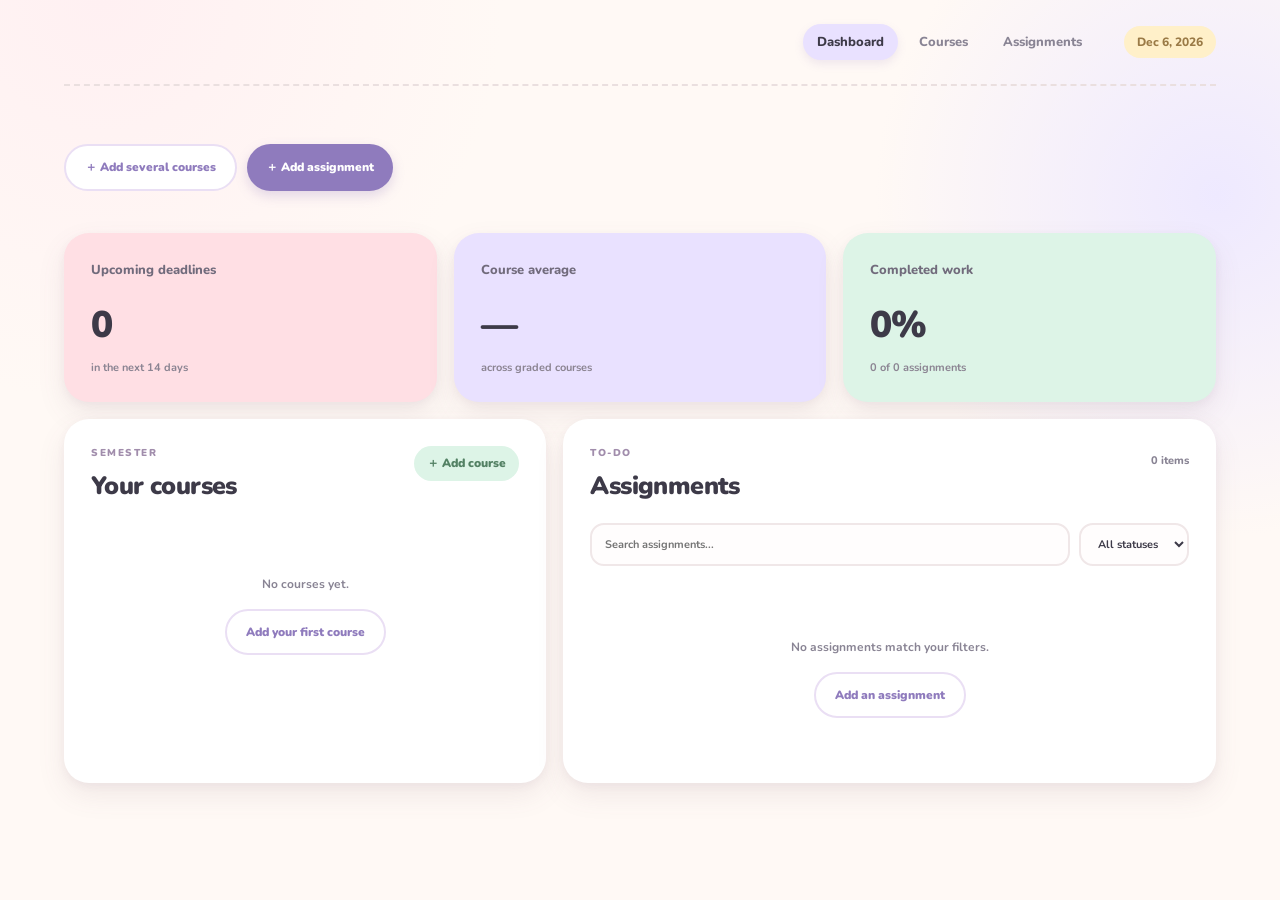
==== Student_Study_Planner/index.html @ 471e30cd "Version 1.0 of the study planner app" ====
<!doctype html>
<html lang="en">
  <head>
    <meta charset="UTF-8">
    <meta name="viewport" content="width=device-width, initial-scale=1.0">
    <meta name="description" content="A student study planner and grade dashboard.">
    <title>Student Dashboard</title>
    <link rel="preconnect" href="https://fonts.googleapis.com">
    <link rel="preconnect" href="https://fonts.gstatic.com" crossorigin>
    <link href="https://fonts.googleapis.com/css2?family=Nunito:wght@400;600;700;800;900&display=swap" rel="stylesheet">
    <link rel="stylesheet" href="styles.css">
    <script src="script.js" defer></script>
  </head>
  <body>
    <div class="app-shell">
      <header class="topbar">
        <nav aria-label="Main navigation">
          <a class="nav-link active" href="#dashboard">Dashboard</a>
          <a class="nav-link" href="#courses">Courses</a>
          <a class="nav-link" href="#assignments">Assignments</a>
        </nav>
        <span class="today" id="todayLabel"></span>
      </header>

      <main>
        <section class="hero" id="dashboard">
          <div class="hero-actions">
            <button class="button button-outline" type="button" id="bulkCourseButton">＋ Add several courses</button>
            <button class="button button-dark" type="button" id="addAssignmentButton">＋ Add assignment</button>
          </div>
        </section>

        <section class="summary-grid" aria-label="Study summary">
          <article class="summary-card summary-primary"><span class="card-label">Upcoming deadlines</span><strong id="upcomingCount">0</strong><span class="card-note">in the next 14 days</span></article>
          <article class="summary-card"><span class="card-label">Course average</span><strong id="courseAverage">—</strong><span class="card-note">across graded courses</span></article>
          <article class="summary-card"><span class="card-label">Completed work</span><strong id="completedCount">0%</strong><span class="card-note" id="completedNote">0 of 0 assignments</span></article>
        </section>

        <section class="content-grid">
          <article class="panel" id="courses">
            <div class="section-heading"><div><p class="eyebrow">SEMESTER</p><h2>Your courses</h2></div><button class="text-button" id="addCourseButton" type="button">＋ Add course</button></div>
            <div id="courseList" class="course-list"></div>
            <div id="courseEmpty" class="empty-state" hidden><p>No courses yet.</p><button class="button button-outline" type="button" id="emptyCourseButton">Add your first course</button></div>
          </article>

          <article class="panel" id="assignments">
            <div class="section-heading"><div><p class="eyebrow">TO-DO</p><h2>Assignments</h2></div><span class="count-label" id="assignmentCount">0 items</span></div>
            <div class="toolbar">
              <input id="assignmentSearch" type="search" placeholder="Search assignments..." aria-label="Search assignments">
              <select id="assignmentFilter" aria-label="Filter assignments">
                <option value="all">All statuses</option><option value="todo">To do</option><option value="in-progress">In progress</option><option value="done">Done</option>
              </select>
            </div>
            <div id="assignmentList" class="assignment-list"></div>
            <div id="assignmentEmpty" class="empty-state" hidden><p>No assignments match your filters.</p><button class="button button-outline" type="button" id="emptyAssignmentButton">Add an assignment</button></div>
          </article>
        </section>
      </main>
    </div>

    <div class="modal-backdrop" id="courseModal" hidden>
      <div class="modal" role="dialog" aria-modal="true" aria-labelledby="courseModalTitle">
        <div class="modal-heading"><div><p class="eyebrow">COURSE</p><h2 id="courseModalTitle">Add course</h2></div><button class="close-button" data-close="courseModal" type="button" aria-label="Close">×</button></div>
        <form id="courseForm">
          <input id="courseId" type="hidden">
          <label class="form-field"><span>Course name</span><input id="courseName" maxlength="80" required placeholder="e.g. Data Structures"></label>
          <div class="form-row"><label class="form-field"><span>Code</span><input id="courseCode" maxlength="20" required placeholder="CS 319"></label><label class="form-field"><span>Instructor</span><input id="courseInstructor" maxlength="60" placeholder="Professor name"></label></div>
          <label class="form-field"><span>Current grade (%)</span><input id="courseGrade" type="number" min="0" max="100" step="0.1" placeholder="Optional"></label>
          <div class="modal-actions"><button class="button button-outline" data-close="courseModal" type="button">Cancel</button><button class="button button-dark" type="submit">Save course</button></div>
        </form>
      </div>
    </div>

    <div class="modal-backdrop" id="bulkModal" hidden>
      <div class="modal" role="dialog" aria-modal="true" aria-labelledby="bulkModalTitle">
        <div class="modal-heading"><div><p class="eyebrow">QUICK SETUP</p><h2 id="bulkModalTitle">Add several courses</h2></div><button class="close-button" data-close="bulkModal" type="button" aria-label="Close">×</button></div>
        <form id="bulkForm">
          <p class="modal-help">Enter one course per line using <strong>Course name | Course code | Instructor</strong>.</p>
          <label class="form-field"><span>Courses</span><textarea id="bulkCourses" rows="7" required placeholder="Operating Systems | CS 340 | Dr. Smith&#10;Calculus II | MATH 137 | Dr. Jones"></textarea></label>
          <div class="modal-actions"><button class="button button-outline" data-close="bulkModal" type="button">Cancel</button><button class="button button-dark" type="submit">Add courses</button></div>
        </form>
      </div>
    </div>

    <div class="modal-backdrop" id="assignmentModal" hidden>
      <div class="modal" role="dialog" aria-modal="true" aria-labelledby="assignmentModalTitle">
        <div class="modal-heading"><div><p class="eyebrow">ASSIGNMENT</p><h2 id="assignmentModalTitle">Add assignment</h2></div><button class="close-button" data-close="assignmentModal" type="button" aria-label="Close">×</button></div>
        <form id="assignmentForm">
          <input id="assignmentId" type="hidden">
          <label class="form-field"><span>Assignment name</span><input id="assignmentName" maxlength="100" required placeholder="e.g. Research paper"></label>
          <div class="form-row"><label class="form-field"><span>Course</span><select id="assignmentCourse" required></select></label><label class="form-field"><span>Due date</span><input id="assignmentDue" type="date" required></label></div>
          <div class="form-row"><label class="form-field"><span>Priority</span><select id="assignmentPriority"><option value="low">Low</option><option value="medium" selected>Medium</option><option value="high">High</option></select></label><label class="form-field"><span>Status</span><select id="assignmentStatus"><option value="todo">To do</option><option value="in-progress">In progress</option><option value="done">Done</option></select></label></div>
          <div class="modal-actions"><button class="button button-outline" data-close="assignmentModal" type="button">Cancel</button><button class="button button-dark" type="submit">Save assignment</button></div>
        </form>
      </div>
    </div>
  </body>
</html>
---- Student_Study_Planner/styles.css ----
:root{--ink:#3d3a48;--muted:#898494;--paper:#fff9f5;--white:#fff;--line:#f0e5e4;--pink:#ffdfe4;--lavender:#e9e1ff;--mint:#ddf4e7;--yellow:#fff0c9;--purple:#8f7bbd;--green:#65a27e;--red:#c77b83;--shadow:0 12px 28px rgba(116,91,111,.1),0 3px 8px rgba(116,91,111,.06);font-family:"Nunito",ui-rounded,"Arial Rounded MT Bold",sans-serif;color:var(--ink);background:var(--paper)}*{box-sizing:border-box}body{margin:0;min-width:320px;background:radial-gradient(circle at 8% 0,#fff0f2 0,transparent 28%),radial-gradient(circle at 95% 24%,#eee9ff 0,transparent 25%),var(--paper)}button,input,select,textarea{font:inherit}button{cursor:pointer}.app-shell{max-width:1280px;margin:auto;padding:0 5% 32px}.topbar{height:86px;display:flex;align-items:center;gap:28px;border-bottom:2px dashed #eadfdf}.brand{color:var(--ink);font-size:20px;font-weight:900;text-decoration:none;letter-spacing:-.5px}.topbar nav{display:flex;gap:7px;margin-left:auto}.nav-link{padding:9px 14px;border-radius:999px;color:var(--muted);font-size:13px;font-weight:800;text-decoration:none}.nav-link:hover,.nav-link.active{background:var(--lavender);color:var(--ink);box-shadow:0 4px 10px rgba(143,123,189,.14)}.today{padding:8px 13px;border-radius:999px;background:var(--yellow);color:#9a7a46;font-size:12px;font-weight:800}.hero{display:flex;align-items:end;justify-content:space-between;gap:24px;padding:58px 0 42px}.hero h1{margin:0 0 10px;font-size:clamp(44px,6vw,70px);line-height:.98;letter-spacing:-2.8px;font-weight:900}.hero h1 em{color:var(--purple);font-style:normal}.hero-copy{margin:0;color:var(--muted);font-size:16px;font-weight:600}.hero-actions{display:flex;gap:10px}.button{border:0;border-radius:999px;padding:13px 19px;font-size:12px;font-weight:900;transition:transform .15s,box-shadow .15s}.button:hover{transform:translateY(-3px);box-shadow:0 8px 16px rgba(116,91,111,.14)}.button-dark{background:var(--purple);color:white;box-shadow:0 5px 12px rgba(143,123,189,.25)}.button-outline{border:2px solid #eadff4;background:white;color:var(--purple)}.summary-grid{display:grid;grid-template-columns:repeat(3,1fr);gap:17px}.summary-card{min-height:155px;padding:25px 27px;border:0;border-radius:25px;background:var(--white);box-shadow:var(--shadow)}.summary-card:nth-child(2){background:var(--lavender)}.summary-card:nth-child(3){background:var(--mint)}.summary-primary{background:var(--pink)!important}.card-label{color:#716b7c;font-size:13px;font-weight:800}.summary-card strong{display:block;margin:20px 0 5px;font-size:37px;letter-spacing:-1px;font-weight:900}.card-note{color:#8b8492;font-size:11px;font-weight:700}.content-grid{display:grid;grid-template-columns:.85fr 1.15fr;gap:17px;margin-top:17px}.panel{min-width:0;padding:27px;border:0;border-radius:25px;background:white;box-shadow:var(--shadow)}.section-heading{display:flex;justify-content:space-between;align-items:start;gap:16px}.section-heading h2{margin:0;font-size:25px;letter-spacing:-.6px;font-weight:900}.eyebrow{margin:0 0 9px;color:#a18dac;font-size:10px;font-weight:900;letter-spacing:1.5px}.text-button{border:0;background:var(--mint);border-radius:999px;padding:9px 13px;color:#538164;font-size:12px;font-weight:900}.count-label{padding-top:7px;color:var(--muted);font-size:11px;font-weight:800}.course-list,.assignment-list{display:grid;gap:10px;margin-top:23px}.course-card{display:grid;grid-template-columns:45px 1fr auto;align-items:center;gap:12px;padding:13px 14px;border:2px solid #f5edef;border-radius:19px;background:#fffdfd;box-shadow:0 5px 12px rgba(116,91,111,.05)}.course-icon{display:grid;place-items:center;width:45px;height:45px;border-radius:16px;background:var(--lavender);color:var(--purple);font-size:12px;font-weight:900}.course-card:nth-child(even) .course-icon{background:var(--mint);color:var(--green)}.course-info{min-width:0}.course-info strong,.course-info span{display:block;overflow:hidden;text-overflow:ellipsis;white-space:nowrap}.course-info strong{font-size:13px;font-weight:900}.course-info span{margin-top:3px;color:var(--muted);font-size:11px;font-weight:700}.course-info small{color:#9a939f;font-size:10px;font-weight:700}.progress{height:7px;margin:9px 0 5px;border-radius:99px;background:#f3edf0}.progress span{display:block;height:100%;border-radius:99px;background:#93cda5}.course-grade{text-align:right}.course-grade strong{display:block;font-size:15px;font-weight:900}.icon-button{border:0;background:transparent;color:#9d94a5;font-size:15px;font-weight:900}.icon-button:hover{color:var(--ink)}.icon-button.danger:hover{color:var(--red)}.toolbar{display:flex;gap:9px;margin-top:20px}.toolbar input,.toolbar select{min-width:0;padding:11px 13px;border:2px solid #f0e7e8;border-radius:14px;background:#fffdfd;color:var(--ink);font-size:11px;font-weight:700;outline:0}.toolbar input{flex:1}.toolbar input:focus,.toolbar select:focus{border-color:#d5c8eb;box-shadow:0 0 0 4px #f1edfb}.assignment-row{display:grid;grid-template-columns:27px minmax(0,1fr) auto auto auto;align-items:center;gap:10px;padding:13px 10px;border:2px solid #f5edef;border-radius:18px;background:#fffdfd;box-shadow:0 5px 12px rgba(116,91,111,.04)}.assignment-main{min-width:0}.assignment-main strong,.assignment-main span{display:block;overflow:hidden;text-overflow:ellipsis;white-space:nowrap}.assignment-main strong{font-size:12px;font-weight:900}.assignment-main span{margin-top:4px;color:var(--muted);font-size:10px;font-weight:700}.check-button{width:23px;height:23px;border:2px solid #ddcfdf;border-radius:9px;background:white;color:white;font-size:12px;font-weight:900}.check-button.checked{border-color:#83b990;background:#83b990}.is-done .assignment-main strong{text-decoration:line-through;color:#aaa3ad}.priority,.status{padding:6px 9px;border-radius:999px;font-size:9px;font-weight:900;text-transform:capitalize}.priority-high{background:#ffe0e2;color:#b5666d}.priority-medium{background:#fff0c9;color:#a17f43}.priority-low{background:#ddf4e7;color:#568568}.status-todo{background:#f0edf2;color:#827b89}.status-in-progress{background:#e4edff;color:#6079a3}.status-done{background:#ddf4e7;color:#568568}.row-actions{white-space:nowrap}.empty-state{padding:38px 10px;text-align:center;color:var(--muted);font-size:12px;font-weight:700}.empty-state .button{margin-top:5px}.modal-backdrop{position:fixed;inset:0;z-index:5;display:grid;place-items:center;padding:20px;background:rgba(73,61,79,.35);backdrop-filter:blur(4px)}.modal-backdrop[hidden]{display:none}.modal{width:min(100%,500px);padding:29px;border:3px solid #f2e9f2;border-radius:28px;background:white;box-shadow:0 25px 80px rgba(73,61,79,.2)}.modal-heading{display:flex;justify-content:space-between;margin-bottom:22px}.modal-heading h2{margin:0;font-size:26px;font-weight:900}.close-button{border:0;background:var(--pink);width:34px;height:34px;border-radius:50%;color:#a7646d;font-size:22px}.form-field{display:grid;gap:7px;margin-bottom:14px;color:#746d7c;font-size:11px;font-weight:900}.form-field input,.form-field select,.form-field textarea{width:100%;padding:12px;border:2px solid #f0e7e8;border-radius:14px;outline:0;background:#fffdfd;color:var(--ink);font-size:13px;font-weight:700}.form-field textarea{resize:vertical}.form-field input:focus,.form-field select:focus,.form-field textarea:focus{border-color:#cfc1e9;box-shadow:0 0 0 4px #f1edfb}.form-row{display:grid;grid-template-columns:1fr 1fr;gap:12px}.modal-actions{display:flex;justify-content:end;gap:9px;margin-top:22px}.modal-help{color:var(--muted);font-size:12px;line-height:1.5;font-weight:700}.modal-help strong{color:var(--ink)}body.modal-open{overflow:hidden}footer{padding:35px 0 0;color:#aaa1ad;text-align:center;font-size:11px;font-weight:700}@media(max-width:850px){.hero{display:block}.hero-actions{margin-top:25px}.content-grid{grid-template-columns:1fr}}@media(max-width:600px){.topbar{gap:12px}.topbar nav{display:none}.today{margin-left:auto}.hero-actions{display:grid;grid-template-columns:1fr 1fr}.summary-grid{grid-template-columns:1fr}.panel{padding:19px}.assignment-row{grid-template-columns:27px minmax(0,1fr) auto}.assignment-row .priority{display:none}.form-row{grid-template-columns:1fr}.course-card{grid-template-columns:38px 1fr auto}.course-icon{width:38px;height:38px}}
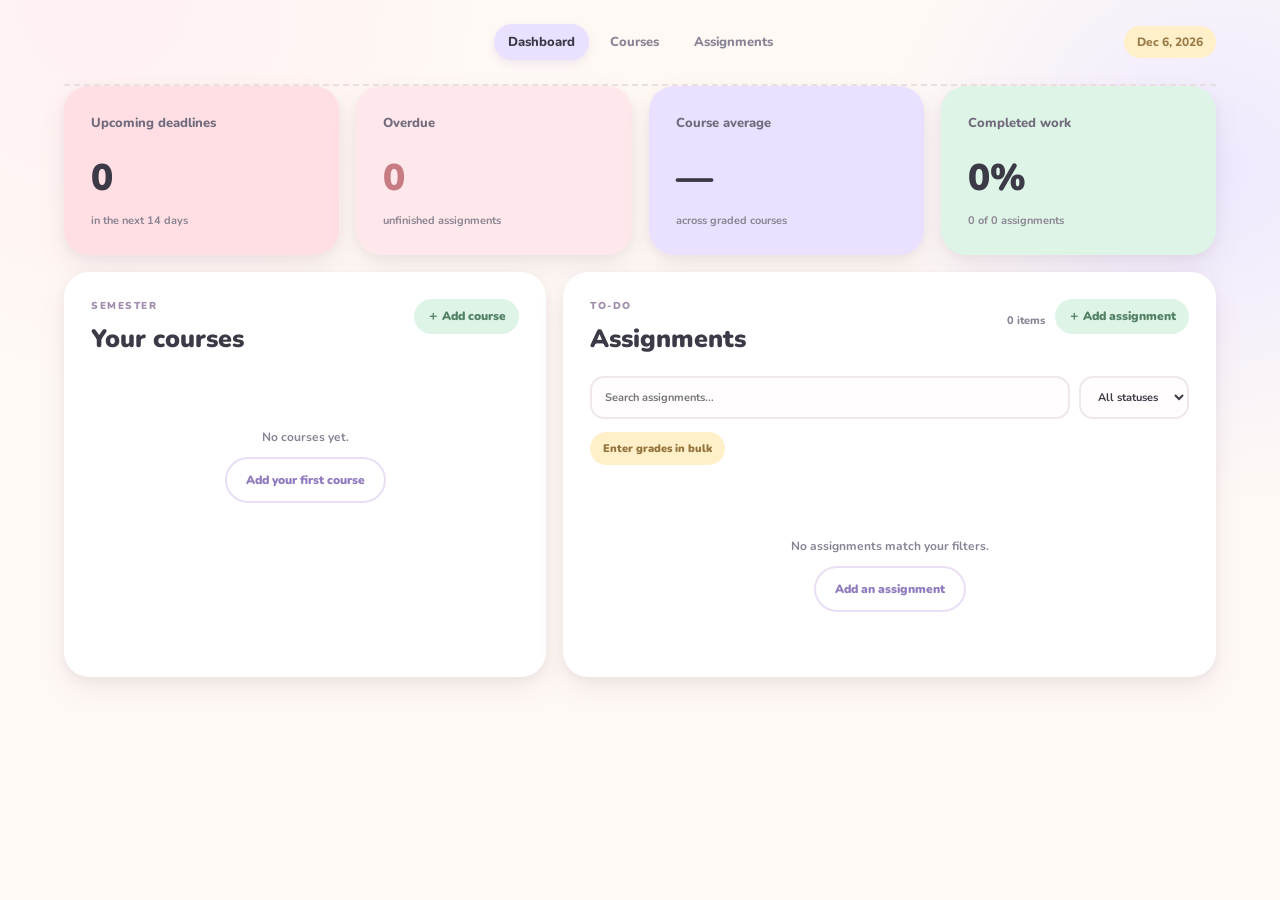
==== commit 06366940: "v2.0 and added .gitignore to ignore VSCode configurations" ====
--- a/Student_Study_Planner/index.html
+++ b/Student_Study_Planner/index.html
@@ -23,15 +23,9 @@
       </header>
 
       <main>
-        <section class="hero" id="dashboard">
-          <div class="hero-actions">
-            <button class="button button-outline" type="button" id="bulkCourseButton">＋ Add several courses</button>
-            <button class="button button-dark" type="button" id="addAssignmentButton">＋ Add assignment</button>
-          </div>
-        </section>
-
         <section class="summary-grid" aria-label="Study summary">
           <article class="summary-card summary-primary"><span class="card-label">Upcoming deadlines</span><strong id="upcomingCount">0</strong><span class="card-note">in the next 14 days</span></article>
+          <article class="summary-card overdue-card"><span class="card-label">Overdue</span><strong id="overdueCount">0</strong><span class="card-note">unfinished assignments</span></article>
           <article class="summary-card"><span class="card-label">Course average</span><strong id="courseAverage">—</strong><span class="card-note">across graded courses</span></article>
           <article class="summary-card"><span class="card-label">Completed work</span><strong id="completedCount">0%</strong><span class="card-note" id="completedNote">0 of 0 assignments</span></article>
         </section>
@@ -44,13 +38,14 @@
           </article>
 
           <article class="panel" id="assignments">
-            <div class="section-heading"><div><p class="eyebrow">TO-DO</p><h2>Assignments</h2></div><span class="count-label" id="assignmentCount">0 items</span></div>
+            <div class="section-heading"><div><p class="eyebrow">TO-DO</p><h2>Assignments</h2></div><div class="section-actions"><span class="count-label" id="assignmentCount">0 items</span><button class="text-button" id="addAssignmentButton" type="button">＋ Add assignment</button></div></div>
             <div class="toolbar">
               <input id="assignmentSearch" type="search" placeholder="Search assignments..." aria-label="Search assignments">
               <select id="assignmentFilter" aria-label="Filter assignments">
                 <option value="all">All statuses</option><option value="todo">To do</option><option value="in-progress">In progress</option><option value="done">Done</option>
               </select>
             </div>
+            <button class="bulk-grade-button" id="bulkGradeButton" type="button">Enter grades in bulk</button>
             <div id="assignmentList" class="assignment-list"></div>
             <div id="assignmentEmpty" class="empty-state" hidden><p>No assignments match your filters.</p><button class="button button-outline" type="button" id="emptyAssignmentButton">Add an assignment</button></div>
           </article>
@@ -61,6 +56,7 @@
     <div class="modal-backdrop" id="courseModal" hidden>
       <div class="modal" role="dialog" aria-modal="true" aria-labelledby="courseModalTitle">
         <div class="modal-heading"><div><p class="eyebrow">COURSE</p><h2 id="courseModalTitle">Add course</h2></div><button class="close-button" data-close="courseModal" type="button" aria-label="Close">×</button></div>
+        <button class="mode-toggle" id="courseModeToggle" type="button" aria-pressed="false">＋ Add several courses instead</button>
         <form id="courseForm">
           <input id="courseId" type="hidden">
           <label class="form-field"><span>Course name</span><input id="courseName" maxlength="80" required placeholder="e.g. Data Structures"></label>
@@ -68,16 +64,10 @@
           <label class="form-field"><span>Current grade (%)</span><input id="courseGrade" type="number" min="0" max="100" step="0.1" placeholder="Optional"></label>
           <div class="modal-actions"><button class="button button-outline" data-close="courseModal" type="button">Cancel</button><button class="button button-dark" type="submit">Save course</button></div>
         </form>
-      </div>
-    </div>
-
-    <div class="modal-backdrop" id="bulkModal" hidden>
-      <div class="modal" role="dialog" aria-modal="true" aria-labelledby="bulkModalTitle">
-        <div class="modal-heading"><div><p class="eyebrow">QUICK SETUP</p><h2 id="bulkModalTitle">Add several courses</h2></div><button class="close-button" data-close="bulkModal" type="button" aria-label="Close">×</button></div>
-        <form id="bulkForm">
+        <form id="bulkForm" hidden>
           <p class="modal-help">Enter one course per line using <strong>Course name | Course code | Instructor</strong>.</p>
           <label class="form-field"><span>Courses</span><textarea id="bulkCourses" rows="7" required placeholder="Operating Systems | CS 340 | Dr. Smith&#10;Calculus II | MATH 137 | Dr. Jones"></textarea></label>
-          <div class="modal-actions"><button class="button button-outline" data-close="bulkModal" type="button">Cancel</button><button class="button button-dark" type="submit">Add courses</button></div>
+          <div class="modal-actions"><button class="button button-outline" data-close="courseModal" type="button">Cancel</button><button class="button button-dark" type="submit">Add courses</button></div>
         </form>
       </div>
     </div>
@@ -88,9 +78,21 @@
         <form id="assignmentForm">
           <input id="assignmentId" type="hidden">
           <label class="form-field"><span>Assignment name</span><input id="assignmentName" maxlength="100" required placeholder="e.g. Research paper"></label>
-          <div class="form-row"><label class="form-field"><span>Course</span><select id="assignmentCourse" required></select></label><label class="form-field"><span>Due date</span><input id="assignmentDue" type="date" required></label></div>
+          <div class="form-row"><label class="form-field"><span>Course</span><select id="assignmentCourse" required></select></label><label class="form-field"><span>Due date and time</span><input id="assignmentDue" type="datetime-local" required></label></div>
           <div class="form-row"><label class="form-field"><span>Priority</span><select id="assignmentPriority"><option value="low">Low</option><option value="medium" selected>Medium</option><option value="high">High</option></select></label><label class="form-field"><span>Status</span><select id="assignmentStatus"><option value="todo">To do</option><option value="in-progress">In progress</option><option value="done">Done</option></select></label></div>
+          <label class="form-field"><span>Grade (for completed tasks)</span><input id="assignmentGrade" type="number" min="0" max="100" step="0.1" placeholder="Optional, 0–100"></label>
           <div class="modal-actions"><button class="button button-outline" data-close="assignmentModal" type="button">Cancel</button><button class="button button-dark" type="submit">Save assignment</button></div>
+        </form>
+      </div>
+    </div>
+
+    <div class="modal-backdrop" id="bulkGradeModal" hidden>
+      <div class="modal bulk-grade-modal" role="dialog" aria-modal="true" aria-labelledby="bulkGradeModalTitle">
+        <div class="modal-heading"><div><p class="eyebrow">GRADEBOOK</p><h2 id="bulkGradeModalTitle">Enter grades</h2></div><button class="close-button" data-close="bulkGradeModal" type="button" aria-label="Close">×</button></div>
+        <p class="modal-help">Enter grades for completed assignments. Overdue assignments are automatically recorded as 0.</p>
+        <form id="bulkGradeForm">
+          <div id="bulkGradeList" class="bulk-grade-list"></div>
+          <div class="modal-actions"><button class="button button-outline" data-close="bulkGradeModal" type="button">Cancel</button><button class="button button-dark" type="submit">Save all grades</button></div>
         </form>
       </div>
     </div>
--- a/Student_Study_Planner/styles.css
+++ b/Student_Study_Planner/styles.css
@@ -1 +1,12 @@
-:root{--ink:#3d3a48;--muted:#898494;--paper:#fff9f5;--white:#fff;--line:#f0e5e4;--pink:#ffdfe4;--lavender:#e9e1ff;--mint:#ddf4e7;--yellow:#fff0c9;--purple:#8f7bbd;--green:#65a27e;--red:#c77b83;--shadow:0 12px 28px rgba(116,91,111,.1),0 3px 8px rgba(116,91,111,.06);font-family:"Nunito",ui-rounded,"Arial Rounded MT Bold",sans-serif;color:var(--ink);background:var(--paper)}*{box-sizing:border-box}body{margin:0;min-width:320px;background:radial-gradient(circle at 8% 0,#fff0f2 0,transparent 28%),radial-gradient(circle at 95% 24%,#eee9ff 0,transparent 25%),var(--paper)}button,input,select,textarea{font:inherit}button{cursor:pointer}.app-shell{max-width:1280px;margin:auto;padding:0 5% 32px}.topbar{height:86px;display:flex;align-items:center;gap:28px;border-bottom:2px dashed #eadfdf}.brand{color:var(--ink);font-size:20px;font-weight:900;text-decoration:none;letter-spacing:-.5px}.topbar nav{display:flex;gap:7px;margin-left:auto}.nav-link{padding:9px 14px;border-radius:999px;color:var(--muted);font-size:13px;font-weight:800;text-decoration:none}.nav-link:hover,.nav-link.active{background:var(--lavender);color:var(--ink);box-shadow:0 4px 10px rgba(143,123,189,.14)}.today{padding:8px 13px;border-radius:999px;background:var(--yellow);color:#9a7a46;font-size:12px;font-weight:800}.hero{display:flex;align-items:end;justify-content:space-between;gap:24px;padding:58px 0 42px}.hero h1{margin:0 0 10px;font-size:clamp(44px,6vw,70px);line-height:.98;letter-spacing:-2.8px;font-weight:900}.hero h1 em{color:var(--purple);font-style:normal}.hero-copy{margin:0;color:var(--muted);font-size:16px;font-weight:600}.hero-actions{display:flex;gap:10px}.button{border:0;border-radius:999px;padding:13px 19px;font-size:12px;font-weight:900;transition:transform .15s,box-shadow .15s}.button:hover{transform:translateY(-3px);box-shadow:0 8px 16px rgba(116,91,111,.14)}.button-dark{background:var(--purple);color:white;box-shadow:0 5px 12px rgba(143,123,189,.25)}.button-outline{border:2px solid #eadff4;background:white;color:var(--purple)}.summary-grid{display:grid;grid-template-columns:repeat(3,1fr);gap:17px}.summary-card{min-height:155px;padding:25px 27px;border:0;border-radius:25px;background:var(--white);box-shadow:var(--shadow)}.summary-card:nth-child(2){background:var(--lavender)}.summary-card:nth-child(3){background:var(--mint)}.summary-primary{background:var(--pink)!important}.card-label{color:#716b7c;font-size:13px;font-weight:800}.summary-card strong{display:block;margin:20px 0 5px;font-size:37px;letter-spacing:-1px;font-weight:900}.card-note{color:#8b8492;font-size:11px;font-weight:700}.content-grid{display:grid;grid-template-columns:.85fr 1.15fr;gap:17px;margin-top:17px}.panel{min-width:0;padding:27px;border:0;border-radius:25px;background:white;box-shadow:var(--shadow)}.section-heading{display:flex;justify-content:space-between;align-items:start;gap:16px}.section-heading h2{margin:0;font-size:25px;letter-spacing:-.6px;font-weight:900}.eyebrow{margin:0 0 9px;color:#a18dac;font-size:10px;font-weight:900;letter-spacing:1.5px}.text-button{border:0;background:var(--mint);border-radius:999px;padding:9px 13px;color:#538164;font-size:12px;font-weight:900}.count-label{padding-top:7px;color:var(--muted);font-size:11px;font-weight:800}.course-list,.assignment-list{display:grid;gap:10px;margin-top:23px}.course-card{display:grid;grid-template-columns:45px 1fr auto;align-items:center;gap:12px;padding:13px 14px;border:2px solid #f5edef;border-radius:19px;background:#fffdfd;box-shadow:0 5px 12px rgba(116,91,111,.05)}.course-icon{display:grid;place-items:center;width:45px;height:45px;border-radius:16px;background:var(--lavender);color:var(--purple);font-size:12px;font-weight:900}.course-card:nth-child(even) .course-icon{background:var(--mint);color:var(--green)}.course-info{min-width:0}.course-info strong,.course-info span{display:block;overflow:hidden;text-overflow:ellipsis;white-space:nowrap}.course-info strong{font-size:13px;font-weight:900}.course-info span{margin-top:3px;color:var(--muted);font-size:11px;font-weight:700}.course-info small{color:#9a939f;font-size:10px;font-weight:700}.progress{height:7px;margin:9px 0 5px;border-radius:99px;background:#f3edf0}.progress span{display:block;height:100%;border-radius:99px;background:#93cda5}.course-grade{text-align:right}.course-grade strong{display:block;font-size:15px;font-weight:900}.icon-button{border:0;background:transparent;color:#9d94a5;font-size:15px;font-weight:900}.icon-button:hover{color:var(--ink)}.icon-button.danger:hover{color:var(--red)}.toolbar{display:flex;gap:9px;margin-top:20px}.toolbar input,.toolbar select{min-width:0;padding:11px 13px;border:2px solid #f0e7e8;border-radius:14px;background:#fffdfd;color:var(--ink);font-size:11px;font-weight:700;outline:0}.toolbar input{flex:1}.toolbar input:focus,.toolbar select:focus{border-color:#d5c8eb;box-shadow:0 0 0 4px #f1edfb}.assignment-row{display:grid;grid-template-columns:27px minmax(0,1fr) auto auto auto;align-items:center;gap:10px;padding:13px 10px;border:2px solid #f5edef;border-radius:18px;background:#fffdfd;box-shadow:0 5px 12px rgba(116,91,111,.04)}.assignment-main{min-width:0}.assignment-main strong,.assignment-main span{display:block;overflow:hidden;text-overflow:ellipsis;white-space:nowrap}.assignment-main strong{font-size:12px;font-weight:900}.assignment-main span{margin-top:4px;color:var(--muted);font-size:10px;font-weight:700}.check-button{width:23px;height:23px;border:2px solid #ddcfdf;border-radius:9px;background:white;color:white;font-size:12px;font-weight:900}.check-button.checked{border-color:#83b990;background:#83b990}.is-done .assignment-main strong{text-decoration:line-through;color:#aaa3ad}.priority,.status{padding:6px 9px;border-radius:999px;font-size:9px;font-weight:900;text-transform:capitalize}.priority-high{background:#ffe0e2;color:#b5666d}.priority-medium{background:#fff0c9;color:#a17f43}.priority-low{background:#ddf4e7;color:#568568}.status-todo{background:#f0edf2;color:#827b89}.status-in-progress{background:#e4edff;color:#6079a3}.status-done{background:#ddf4e7;color:#568568}.row-actions{white-space:nowrap}.empty-state{padding:38px 10px;text-align:center;color:var(--muted);font-size:12px;font-weight:700}.empty-state .button{margin-top:5px}.modal-backdrop{position:fixed;inset:0;z-index:5;display:grid;place-items:center;padding:20px;background:rgba(73,61,79,.35);backdrop-filter:blur(4px)}.modal-backdrop[hidden]{display:none}.modal{width:min(100%,500px);padding:29px;border:3px solid #f2e9f2;border-radius:28px;background:white;box-shadow:0 25px 80px rgba(73,61,79,.2)}.modal-heading{display:flex;justify-content:space-between;margin-bottom:22px}.modal-heading h2{margin:0;font-size:26px;font-weight:900}.close-button{border:0;background:var(--pink);width:34px;height:34px;border-radius:50%;color:#a7646d;font-size:22px}.form-field{display:grid;gap:7px;margin-bottom:14px;color:#746d7c;font-size:11px;font-weight:900}.form-field input,.form-field select,.form-field textarea{width:100%;padding:12px;border:2px solid #f0e7e8;border-radius:14px;outline:0;background:#fffdfd;color:var(--ink);font-size:13px;font-weight:700}.form-field textarea{resize:vertical}.form-field input:focus,.form-field select:focus,.form-field textarea:focus{border-color:#cfc1e9;box-shadow:0 0 0 4px #f1edfb}.form-row{display:grid;grid-template-columns:1fr 1fr;gap:12px}.modal-actions{display:flex;justify-content:end;gap:9px;margin-top:22px}.modal-help{color:var(--muted);font-size:12px;line-height:1.5;font-weight:700}.modal-help strong{color:var(--ink)}body.modal-open{overflow:hidden}footer{padding:35px 0 0;color:#aaa1ad;text-align:center;font-size:11px;font-weight:700}@media(max-width:850px){.hero{display:block}.hero-actions{margin-top:25px}.content-grid{grid-template-columns:1fr}}@media(max-width:600px){.topbar{gap:12px}.topbar nav{display:none}.today{margin-left:auto}.hero-actions{display:grid;grid-template-columns:1fr 1fr}.summary-grid{grid-template-columns:1fr}.panel{padding:19px}.assignment-row{grid-template-columns:27px minmax(0,1fr) auto}.assignment-row .priority{display:none}.form-row{grid-template-columns:1fr}.course-card{grid-template-columns:38px 1fr auto}.course-icon{width:38px;height:38px}}
+:root{--ink:#3d3a48;--muted:#898494;--paper:#fff9f5;--white:#fff;--line:#f0e5e4;--pink:#ffdfe4;--lavender:#e9e1ff;--mint:#ddf4e7;--yellow:#fff0c9;--purple:#8f7bbd;--green:#65a27e;--red:#c77b83;--shadow:0 12px 28px rgba(116,91,111,.1),0 3px 8px rgba(116,91,111,.06);font-family:"Nunito",ui-rounded,"Arial Rounded MT Bold",sans-serif;color:var(--ink);background:var(--paper)}
+*{box-sizing:border-box}body{margin:0;min-width:320px;background:radial-gradient(circle at 8% 0,#fff0f2 0,transparent 28%),radial-gradient(circle at 95% 24%,#eee9ff 0,transparent 25%),var(--paper)}button,input,select,textarea{font:inherit}button{cursor:pointer}.app-shell{max-width:1280px;margin:auto;padding:0 5% 32px}
+.topbar{height:86px;display:flex;align-items:center;justify-content:center;position:relative;border-bottom:2px dashed #eadfdf}.topbar nav{display:flex;gap:7px}.nav-link{padding:9px 14px;border-radius:999px;color:var(--muted);font-size:13px;font-weight:800;text-decoration:none}.nav-link:hover,.nav-link.active{background:var(--lavender);color:var(--ink);box-shadow:0 4px 10px rgba(143,123,189,.14)}.today{position:absolute;right:0;padding:8px 13px;border-radius:999px;background:var(--yellow);color:#9a7a46;font-size:12px;font-weight:800}
+.hero{display:flex;justify-content:flex-end;padding:58px 0 42px}.hero-actions{display:flex;gap:10px}.button{border:0;border-radius:999px;padding:13px 19px;font-size:12px;font-weight:900;transition:transform .15s,box-shadow .15s}.button:hover{transform:translateY(-3px);box-shadow:0 8px 16px rgba(116,91,111,.14)}.button-dark{background:var(--purple);color:white;box-shadow:0 5px 12px rgba(143,123,189,.25)}.button-outline{border:2px solid #eadff4;background:white;color:var(--purple)}
+.summary-grid{display:grid;grid-template-columns:repeat(4,1fr);gap:17px}.summary-card{min-height:155px;padding:25px 27px;border:0;border-radius:25px;background:var(--white);box-shadow:var(--shadow)}.summary-primary{background:var(--pink)!important}.summary-card:nth-child(2){background:#ffe8eb}.summary-card:nth-child(3){background:var(--lavender)}.summary-card:nth-child(4){background:var(--mint)}.overdue-card strong{color:var(--red)}.card-label{color:#716b7c;font-size:13px;font-weight:800}.summary-card strong{display:block;margin:20px 0 5px;font-size:37px;font-weight:900}.card-note{color:#8b8492;font-size:11px;font-weight:700}
+.content-grid{display:grid;grid-template-columns:.85fr 1.15fr;gap:17px;margin-top:17px}.panel{min-width:0;padding:27px;border-radius:25px;background:white;box-shadow:var(--shadow)}.section-heading{display:flex;justify-content:space-between;align-items:start;gap:16px}.section-heading h2{margin:0;font-size:25px;font-weight:900}.eyebrow{margin:0 0 9px;color:#a18dac;font-size:10px;font-weight:900;letter-spacing:1.5px}.text-button{border:0;background:var(--mint);border-radius:999px;padding:9px 13px;color:#538164;font-size:12px;font-weight:900}.count-label{padding-top:7px;color:var(--muted);font-size:11px;font-weight:800}
+.section-actions{display:flex;align-items:center;gap:10px}.mode-toggle{margin-bottom:18px;border:0;border-radius:999px;padding:9px 13px;background:var(--lavender);color:var(--purple);font-size:11px;font-weight:900}.mode-toggle:hover{box-shadow:0 5px 12px rgba(143,123,189,.14);transform:translateY(-2px)}
+.course-list,.assignment-list{display:grid;gap:10px;margin-top:23px}.course-card{display:grid;grid-template-columns:45px 1fr auto;align-items:center;gap:12px;padding:13px 14px;border:2px solid #f5edef;border-radius:19px;background:#fffdfd;box-shadow:0 5px 12px rgba(116,91,111,.05)}.course-icon{display:grid;place-items:center;width:45px;height:45px;border-radius:16px;background:var(--lavender);color:var(--purple);font-size:12px;font-weight:900}.course-card:nth-child(even) .course-icon{background:var(--mint);color:var(--green)}.course-info{min-width:0}.course-info strong,.course-info span{display:block;overflow:hidden;text-overflow:ellipsis;white-space:nowrap}.course-info strong{font-size:13px;font-weight:900}.course-info span{margin-top:3px;color:var(--muted);font-size:11px;font-weight:700}.course-info small{color:#9a939f;font-size:10px;font-weight:700}.progress{height:7px;margin:9px 0 5px;border-radius:99px;background:#f3edf0}.progress span{display:block;height:100%;border-radius:99px;background:#93cda5}.course-grade{text-align:right}.course-grade strong{display:block;font-size:15px;font-weight:900}.icon-button{border:0;background:transparent;color:#9d94a5;font-size:15px;font-weight:900}.icon-button:hover{color:var(--ink)}.icon-button.danger:hover{color:var(--red)}
+.toolbar{display:flex;gap:9px;margin-top:20px}.toolbar input,.toolbar select{min-width:0;padding:11px 13px;border:2px solid #f0e7e8;border-radius:14px;background:#fffdfd;color:var(--ink);font-size:11px;font-weight:700;outline:0}.toolbar input{flex:1}.assignment-row{display:grid;grid-template-columns:27px minmax(0,1fr) auto auto auto;align-items:center;gap:10px;padding:13px 10px;border:2px solid #f5edef;border-radius:18px;background:#fffdfd;box-shadow:0 5px 12px rgba(116,91,111,.04)}.assignment-main{min-width:0}.assignment-main strong,.assignment-main span{display:block;overflow:hidden;text-overflow:ellipsis;white-space:nowrap}.assignment-main strong{font-size:12px;font-weight:900}.assignment-main span{margin-top:4px;color:var(--muted);font-size:10px;font-weight:700}.check-button{width:23px;height:23px;border:2px solid #ddcfdf;border-radius:9px;background:white;color:white;font-size:12px;font-weight:900}.check-button.checked{border-color:#83b990;background:#83b990}.is-done .assignment-main strong{text-decoration:line-through;color:#aaa3ad}.is-overdue{border-color:#f3c3c8;background:#fff7f7}.priority,.status{padding:6px 9px;border-radius:999px;font-size:9px;font-weight:900;text-transform:capitalize}.priority-high{background:#ffe0e2;color:#b5666d}.priority-medium{background:#fff0c9;color:#a17f43}.priority-low{background:#ddf4e7;color:#568568}.status-todo{background:#f0edf2;color:#827b89}.status-in-progress{background:#e4edff;color:#6079a3}.status-done{background:#ddf4e7;color:#568568}.status-overdue{background:#ffd9dd;color:#b45f68}.row-actions{white-space:nowrap}
+.bulk-grade-button{margin-top:13px;border:0;border-radius:999px;padding:9px 13px;background:var(--yellow);color:#94723b;font-size:11px;font-weight:900}.bulk-grade-button:hover{box-shadow:0 5px 12px rgba(161,127,67,.15);transform:translateY(-2px)}.bulk-grade-list{display:grid;gap:9px;max-height:310px;overflow:auto;margin-top:18px}.bulk-grade-row{display:flex;align-items:center;justify-content:space-between;gap:14px;padding:12px 14px;border:2px solid #f5edef;border-radius:15px;background:#fffdfd}.bulk-grade-row span{min-width:0}.bulk-grade-row strong,.bulk-grade-row small{display:block;overflow:hidden;text-overflow:ellipsis;white-space:nowrap}.bulk-grade-row strong{font-size:12px}.bulk-grade-row small{margin-top:3px;color:var(--muted);font-size:10px;font-weight:700}.bulk-grade-row input{width:90px;padding:9px;border:2px solid #f0e7e8;border-radius:11px;background:white;color:var(--ink);font-size:12px;font-weight:800}.bulk-grade-row input:disabled{background:#ffdfe4;color:#b45f68}
+.empty-state{padding:38px 10px;text-align:center;color:var(--muted);font-size:12px;font-weight:700}.modal-backdrop{position:fixed;inset:0;z-index:5;display:grid;place-items:center;padding:20px;background:rgba(73,61,79,.35);backdrop-filter:blur(4px);overflow-y:auto}.modal-backdrop[hidden]{display:none}.modal{width:min(100%,500px);max-height:calc(100vh - 40px);overflow-y:auto;padding:29px;border:3px solid #f2e9f2;border-radius:28px;background:white;box-shadow:0 25px 80px rgba(73,61,79,.2)}.bulk-grade-modal{display:flex;flex-direction:column}.modal-heading{display:flex;justify-content:space-between;margin-bottom:22px}.modal-heading h2{margin:0;font-size:26px;font-weight:900}.close-button{border:0;background:var(--pink);width:34px;height:34px;border-radius:50%;color:#a7646d;font-size:22px}.form-field{display:grid;gap:7px;margin-bottom:14px;color:#746d7c;font-size:11px;font-weight:900}.form-field input,.form-field select,.form-field textarea{width:100%;padding:12px;border:2px solid #f0e7e8;border-radius:14px;outline:0;background:#fffdfd;color:var(--ink);font-size:13px;font-weight:700}.form-field input:disabled{background:#f3eff3;color:#aaa3ad;cursor:not-allowed}.form-row{display:grid;grid-template-columns:1fr 1fr;gap:12px}.bulk-grade-modal .bulk-grade-list{flex:1;min-height:0}.modal-actions{display:flex;justify-content:end;gap:9px;margin-top:22px;flex-shrink:0}body.modal-open{overflow:hidden}
+@media(max-width:850px){.summary-grid{grid-template-columns:repeat(2,1fr)}.hero{display:block}.hero-actions{margin-top:25px}.content-grid{grid-template-columns:1fr}}@media(max-width:600px){.today{right:0}.hero-actions{display:grid;grid-template-columns:1fr 1fr}.summary-grid{grid-template-columns:1fr}.panel{padding:19px}.assignment-row{grid-template-columns:27px minmax(0,1fr) auto}.assignment-row .priority{display:none}.form-row{grid-template-columns:1fr}}
